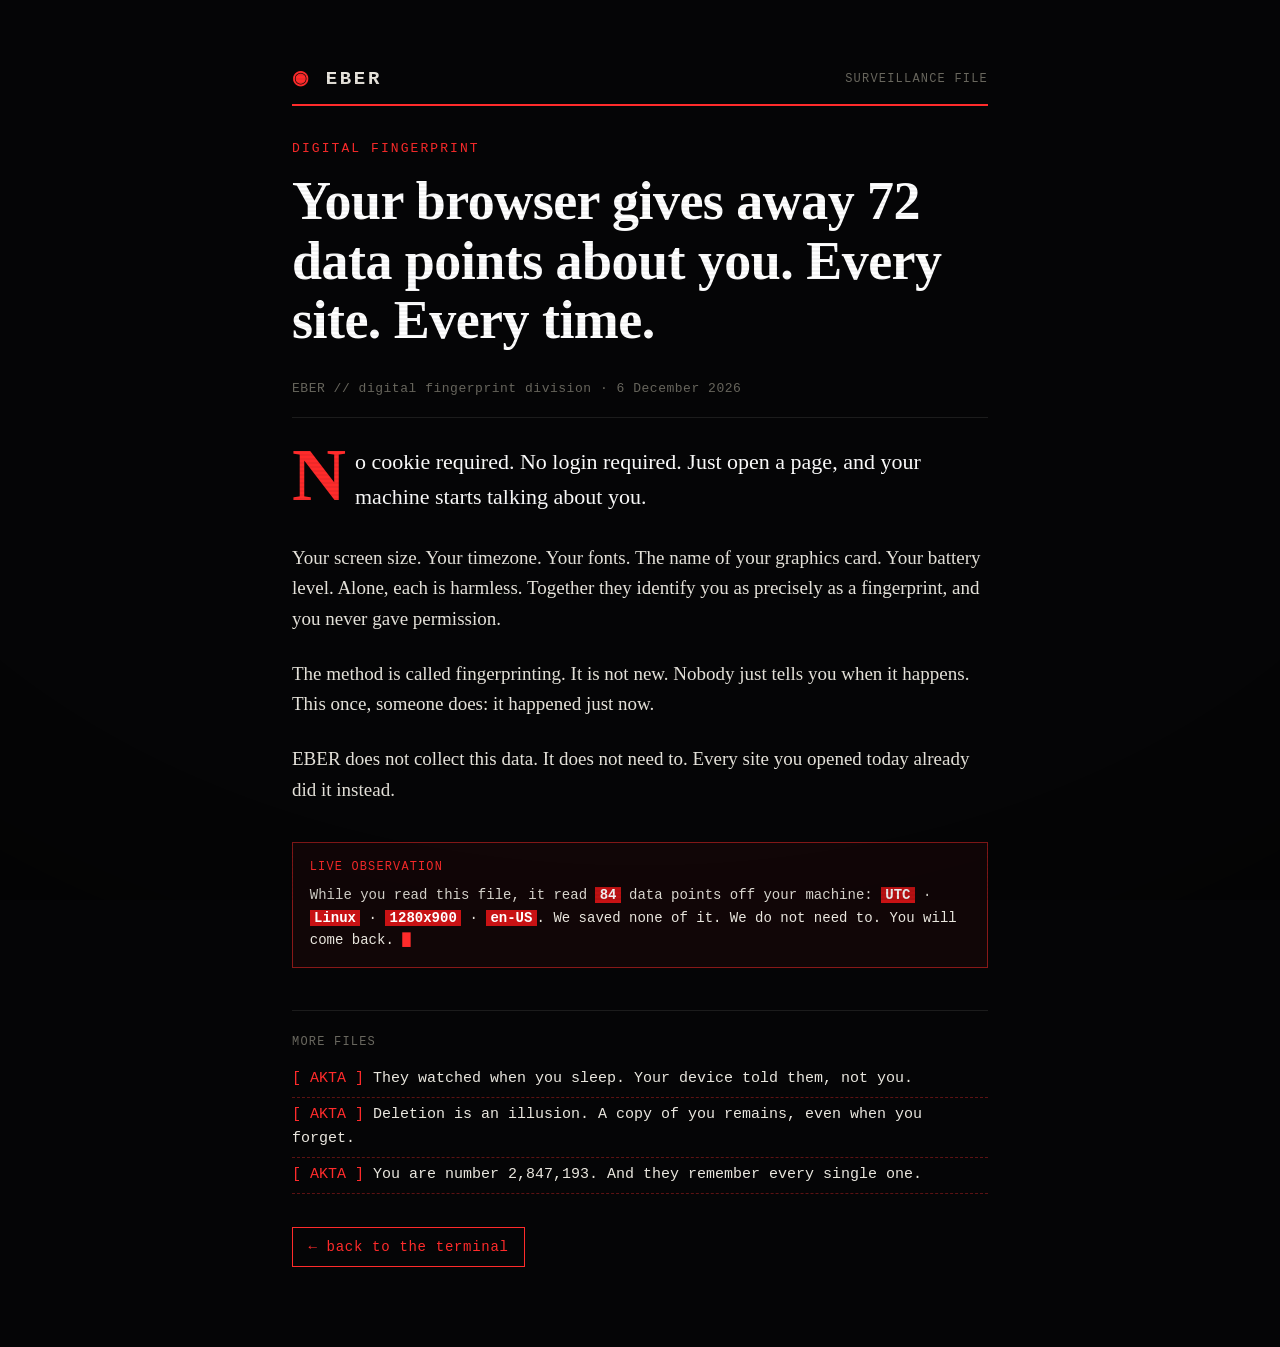
==== hir.html @ d8dfcab7 "EBER universe: active nav menu, fake surveillance news files, ominous 'who' - Fixed top nav (AKTAD /" ====
<!doctype html>
<html lang="hu">
<head>
<meta charset="utf-8">
<meta name="viewport" content="width=device-width, initial-scale=1, viewport-fit=cover">
<title>akta // EBER</title>
<meta name="robots" content="noindex">
<meta name="color-scheme" content="dark">
<meta name="theme-color" content="#050506">
<link rel="icon" href="data:image/svg+xml,%3Csvg xmlns='http://www.w3.org/2000/svg' viewBox='0 0 100 100'%3E%3Crect width='100' height='100' fill='%23000'/%3E%3Ccircle cx='50' cy='50' r='30' fill='none' stroke='%23ff2b2b' stroke-width='7'/%3E%3Ccircle cx='50' cy='50' r='10' fill='%23ff2b2b'/%3E%3C/svg%3E">
<link rel="stylesheet" href="hir.css">
</head>
<body>
<div class="scanlines" aria-hidden="true"></div>
<div class="vignette" aria-hidden="true"></div>

<div class="wrap">
  <header class="masthead">
    <span class="mast-brand"><span class="eye">&#9673;</span> EBER</span>
    <span class="mast-meta" id="mast-meta">MEGFIGYELESI AKTA</span>
  </header>

  <article>
    <p class="kicker" id="kicker">akta</p>
    <h1 class="headline" id="headline">&nbsp;</h1>
    <p class="byline" id="byline"></p>
    <div class="body" id="body"></div>

    <div class="live" id="live" hidden>
      <span class="lh" id="live-h">elo megfigyeles</span>
      <span id="live-body"></span><span class="cursor">&#9608;</span>
    </div>

    <nav class="more">
      <p class="mh" id="more-h">tovabbi aktak</p>
      <div id="more"></div>
    </nav>

    <a class="back" id="back" href="./">&larr; vissza a terminalhoz</a>
  </article>
</div>

<script src="hir.js"></script>
</body>
</html>
---- hir.css ----
:root{
  --bg:#050506; --ink:#e9e6de; --dim:#6a685f; --red:#ff2b2b; --blood:#c81214;
  --mono: ui-monospace, "SF Mono", SFMono-Regular, "JetBrains Mono", "IBM Plex Mono", Menlo, Consolas, monospace;
  --serif: "Iowan Old Style", "Palatino Linotype", Palatino, Georgia, "Times New Roman", serif;
}
*{box-sizing:border-box}
html,body{margin:0; height:100%}
body{ background:var(--bg); color:var(--ink); font-family:var(--serif); line-height:1.62; -webkit-font-smoothing:antialiased; }

.scanlines{ position:fixed; inset:0; z-index:60; pointer-events:none;
  background:repeating-linear-gradient(to bottom, transparent 0, transparent 2px, rgba(0,0,0,.22) 3px, transparent 4px);
  mix-blend-mode:multiply; opacity:.5; }
.vignette{ position:fixed; inset:0; z-index:59; pointer-events:none;
  background:radial-gradient(120% 120% at 50% 30%, transparent 55%, rgba(0,0,0,.7) 100%); }

.wrap{ max-width:760px; margin:0 auto; padding:clamp(20px,5vw,64px) clamp(18px,5vw,32px) 80px; position:relative; z-index:1; }

.masthead{ display:flex; align-items:center; justify-content:space-between; gap:1em;
  border-bottom:2px solid var(--red); padding-bottom:.6em; margin-bottom:2em; font-family:var(--mono); flex-wrap:wrap; }
.mast-brand{ font-weight:700; letter-spacing:.14em; font-size:clamp(15px,2vw,19px); color:var(--ink); }
.mast-brand .eye{ color:var(--red) }
.mast-meta{ font-size:clamp(10px,1.4vw,12px); letter-spacing:.1em; color:var(--dim); text-transform:uppercase; }

.kicker{ font-family:var(--mono); color:var(--red); letter-spacing:.16em; text-transform:uppercase;
  font-size:clamp(11px,1.6vw,13px); margin:0 0 1em; }
h1.headline{ font-family:var(--serif); font-weight:700; line-height:1.1; letter-spacing:-.01em;
  font-size:clamp(30px,6vw,54px); margin:0 0 .5em; color:#fff; }
.byline{ font-family:var(--mono); color:var(--dim); font-size:clamp(11px,1.5vw,13px); letter-spacing:.04em;
  margin:0 0 2em; padding-bottom:1.4em; border-bottom:1px solid rgba(255,255,255,.09); }
.body p{ font-size:clamp(16px,2.1vw,19px); margin:0 0 1.25em; }
.body p.lead{ font-size:clamp(18px,2.5vw,22px); color:#fff; }
.body .drop::first-letter{ font-size:3.4em; float:left; line-height:.8; padding:.02em .12em 0 0; color:var(--red); font-weight:700; }

.live{ margin:2.6em 0 1.4em; border:1px solid rgba(255,43,43,.5); background:rgba(200,18,20,.06);
  padding:1.1em 1.2em; font-family:var(--mono); font-size:clamp(12px,1.7vw,14px); line-height:1.6; }
.live .lh{ color:var(--red); letter-spacing:.1em; text-transform:uppercase; font-size:.85em; display:block; margin-bottom:.6em; }
.live b{ color:#fff; background:var(--blood); padding:0 .3em; font-weight:600; }
.live .cursor{ color:var(--red); animation:bl 1s steps(1) infinite; }
@keyframes bl{50%{opacity:0}}

.more{ margin-top:2.6em; border-top:1px solid rgba(255,255,255,.09); padding-top:1.4em; font-family:var(--mono); }
.more .mh{ color:var(--dim); letter-spacing:.1em; text-transform:uppercase; font-size:12px; margin:0 0 .8em; }
.more a{ display:block; color:var(--ink); text-decoration:none; padding:.35em 0; border-bottom:1px dashed rgba(255,43,43,.35); font-size:clamp(13px,1.8vw,15px); }
.more a:hover{ color:#fff; background:rgba(200,18,20,.14) }
.more a::before{ content:"[ AKTA ] "; color:var(--red) }

.back{ display:inline-block; margin-top:2.4em; font-family:var(--mono); color:var(--red); text-decoration:none;
  border:1px solid var(--red); padding:.55em 1.1em; font-size:clamp(12px,1.7vw,14px); letter-spacing:.05em; }
.back:hover{ background:var(--red); color:#000 }

@media (prefers-reduced-motion: reduce){ .scanlines{animation:none} .live .cursor{animation:none} }
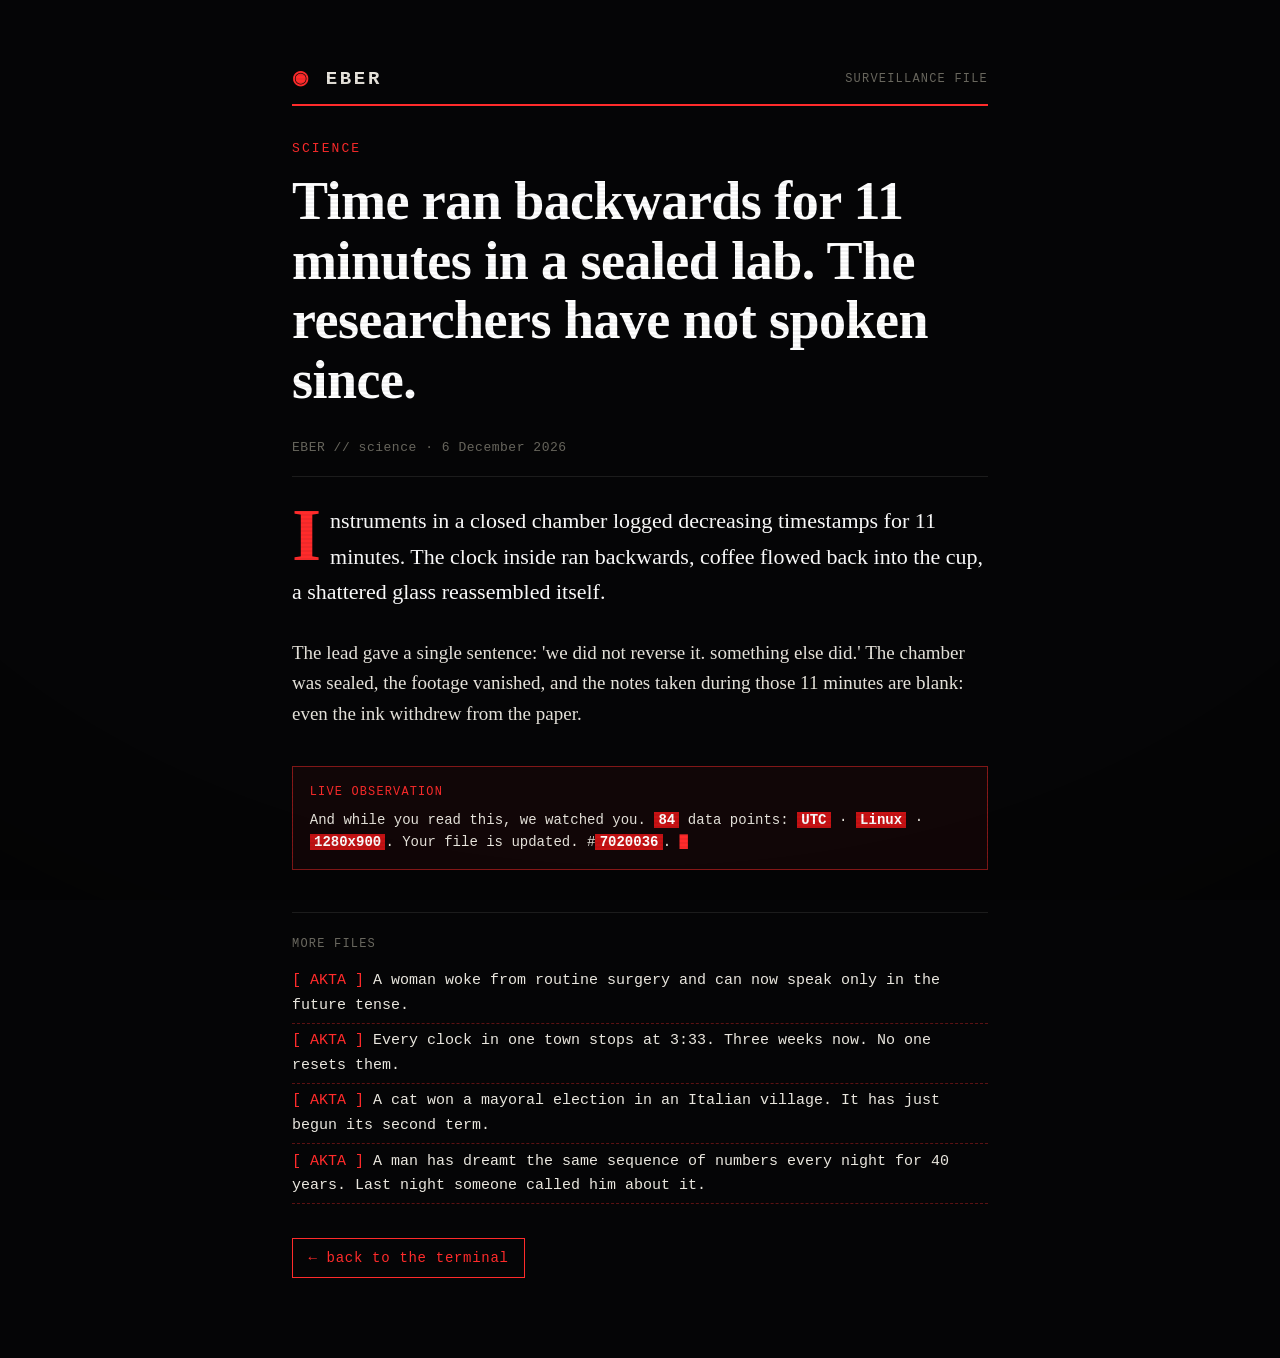
==== commit 4b2270f2: "v4: varied fake news, live ticker, shared news-data, faster pace - news-data.js: shared 8-story pool" ====
--- a/hir.html
+++ b/hir.html
@@ -40,6 +40,7 @@
   </article>
 </div>
 
+<script src="news-data.js"></script>
 <script src="hir.js"></script>
 </body>
 </html>
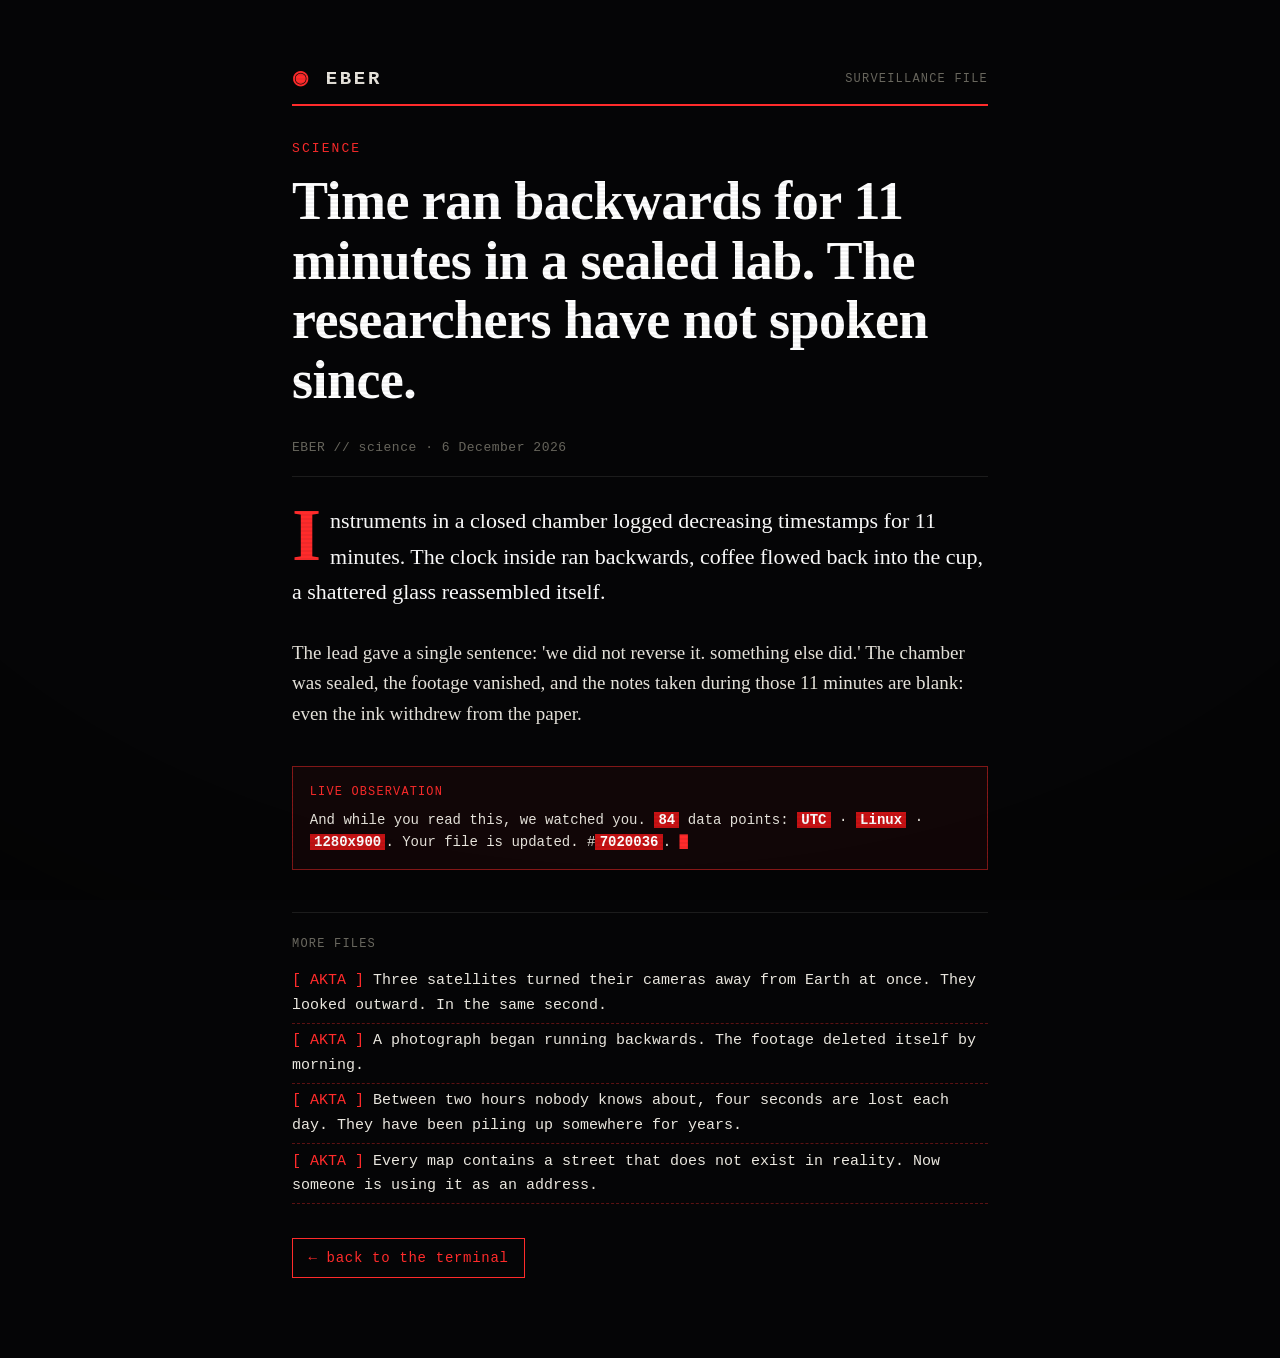
==== commit b12b3311: "fix(ki-vagy): fiktiv hirek VALODI 6 oras frissulese -- proceduralis generator Csaba 3x jelezte: a ki" ====
--- a/hir.html
+++ b/hir.html
@@ -40,7 +40,7 @@
   </article>
 </div>
 
-<script src="news-data.js"></script>
-<script src="hir.js"></script>
+<script src="news-data.js?v=12"></script>
+<script src="hir.js?v=12"></script>
 </body>
 </html>
